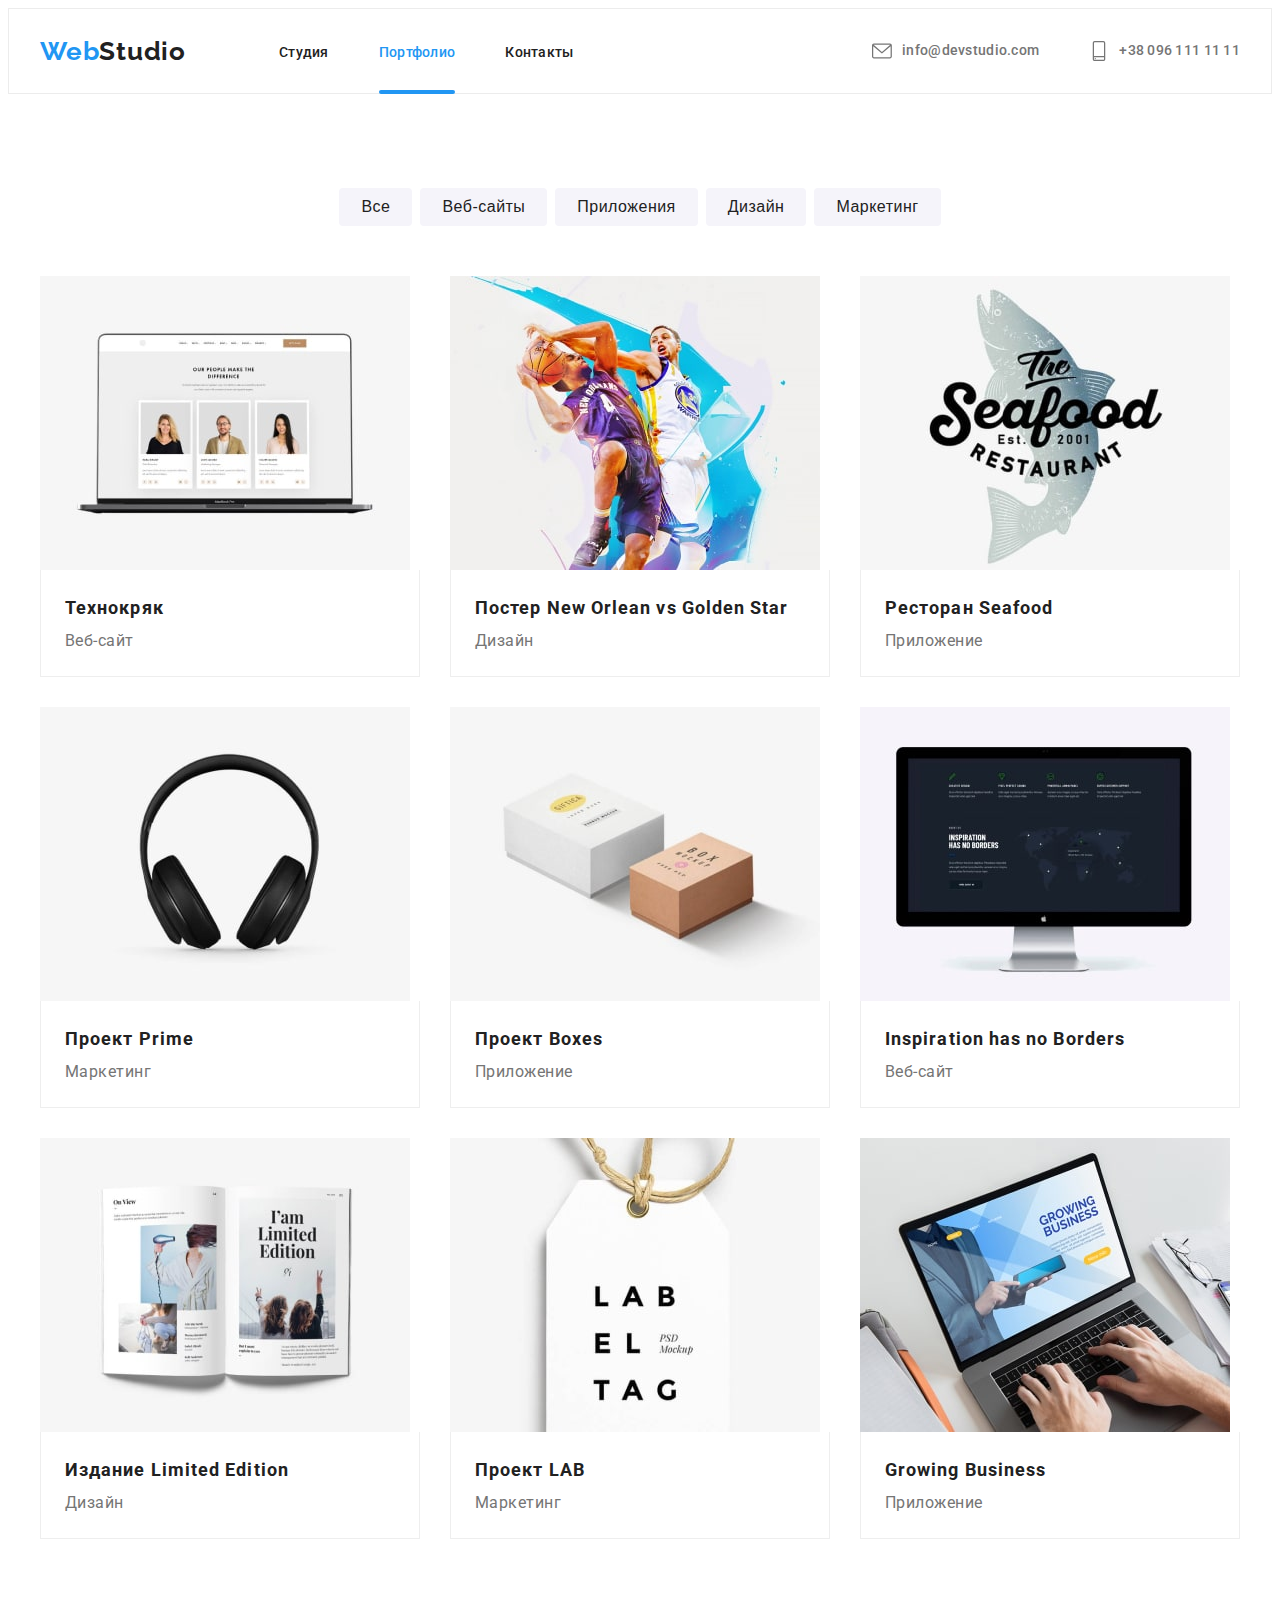
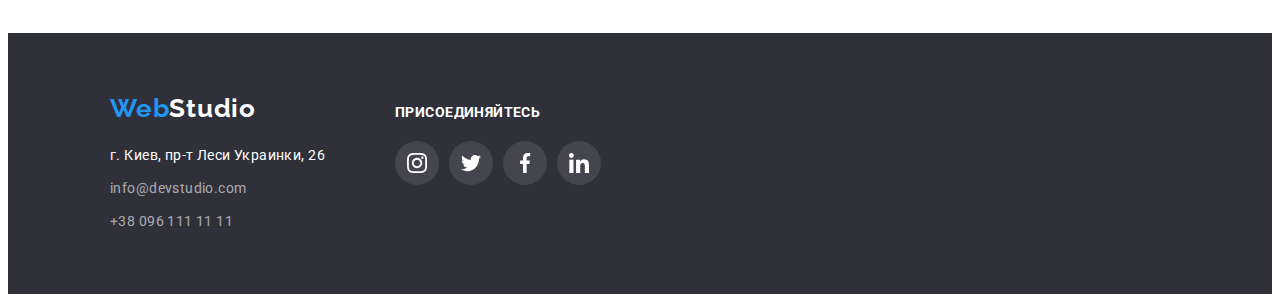
==== portfolio.html @ c9f001c7 "clon" ====
<!DOCTYPE html>
<html lang="ru">
  <head>
    <meta charset="UTF-8" />
    <meta http-equiv="X-UA-Compatible" content="IE=edge" />
    <meta name="viewport" content="width=device-width, initial-scale=1.0" />
    <title>Document</title>
    <link rel="preconnect" href="https://fonts.googleapis.com" />
    <link rel="preconnect" href="https://fonts.gstatic.com" crossorigin />
    <link
      href="https://fonts.googleapis.com/css2?family=Raleway:wght@700&family=Roboto:wght@400;500;700;900&display=swap"
      rel="stylesheet"
    />
    <link
      rel="stylesheet"
      href="https://cdnjs.cloudflare.com/ajax/libs/modern-normalize/1.1.0/modern-normalize.min.css"
      integrity="sha512-wpPYUAdjBVSE4KJnH1VR1HeZfpl1ub8YT/NKx4PuQ5NmX2tKuGu6U/JRp5y+Y8XG2tV+wKQpNHVUX03MfMFn9Q=="
      crossorigin="anonymous"
      referrerpolicy="no-referrer"
    />
    <link rel="stylesheet" href="./css/styles.css" />
  </head>
  <body>
    <header class="header">
      <div class="container header-container">
        <nav class="navigation">
          <a href="" class="logo"><span class="accent">Web</span>Studio</a>
          <ul class="header-list list">
            <li class="header-item">
              <a href="./index.html" class="header-link ">Студия</a>
            </li>
            <li class="header-item">
              <a href="./portfolio.html" class="header-link current">Портфолио</a>
            </li>
            <li class="header-item">
              <a href="" class="header-link">Контакты</a>
            </li>
          </ul>
        </nav>
        <ul class="header-list-connect list">
          <li class="header-item">
            <a href="mailto:info@devstudio.com" class="header-link-mail">
              <svg class="header-link-icon" width="20" height="20">
                <use href="./images/icons.svg#icon-envelope"></use>
              </svg>
              info@devstudio.com</a
            >
          </li>
          <li class="header-item">
            <a href="tel:+380961111111" class="header-link-tel">
              <svg class="header-link-icon" width="20" height="20">
                <use href="./images/icons.svg#icon-smartphone"></use>
              </svg>
              +38 096 111 11 11</a
            >
          </li>
        </ul>
      </div>
    </header>
    <main>
      <section class="prtf section">
        <div class="container">
          <ul class="prtf-list-btn list">
            <li class="prtf-item-btn">
              <button type="button" class="prtf-btn" style="cursor: pointer">
                Все
              </button>
            </li>
            <li class="prtf-item-btn">
              <button type="button" class="prtf-btn" style="cursor: pointer">
                Веб-сайты
              </button>
            </li>
            <li class="prtf-item-btn">
              <button type="button" class="prtf-btn" style="cursor: pointer">
                Приложения
              </button>
            </li>
            <li class="prtf-item-btn">
              <button type="button" class="prtf-btn" style="cursor: pointer">
                Дизайн
              </button>
            </li>
            <li class="prtf-item-btn">
              <button type="button" class="prtf-btn" style="cursor: pointer">
                Маркетинг
              </button>
            </li>
          </ul>

          <ul class="prtf-list list">
            <li class="prtf-item">
              <a href="" class="prtf-link-card">
                <div class="prtf-wrap">
                  <img
                    src="./images/tehnokryak.jpg"
                    alt="страница с сайтом"
                    width="370"
                    class="prtf-img"
                  />
                  <p class="prtf-top-text">
                    Технокряк это современная площадка распространения
                    коронавируса. Компании используют эту платформу для
                    цифрового шпионажа и атак на защищённые сервера конкурентов.
                  </p>
                </div>
                <div class="prtf-title-content">
                  <h4 class="prtf-title">Технокряк</h4>
                  <p class="prtf-text">Веб-сайт</p>
                </div>
              </a>
            </li>
            <li class="prtf-item">
              <a href="" class="prtf-link-card">
                <div class="prtf-wrap">
                  <img
                    src="./images/basket.jpg"
                    alt="баскетболисты"
                    width="370"
                    class="prtf-img"
                  />
                  <p class="prtf-top-text">
                    Технокряк это современная площадка распространения
                    коронавируса. Компании используют эту платформу для
                    цифрового шпионажа и атак на защищённые сервера конкурентов.
                  </p>
                </div>
                <div class="prtf-title-content">
                  <h4 class="prtf-title">Постер New Orlean vs Golden Star</h4>
                  <p class="prtf-text">Дизайн</p>
                </div>
              </a>
            </li>
            <li class="prtf-item">
              <a href="" class="prtf-link-card">
                <div class="prtf-wrap">
                  <img
                    src="./images/seafood.jpg"
                    alt="лого ресторана"
                    width="370"
                    class="prtf-img"
                  />
                  <p class="prtf-top-text">
                    Технокряк это современная площадка распространения
                    коронавируса. Компании используют эту платформу для
                    цифрового шпионажа и атак на защищённые сервера конкурентов.
                  </p>
                </div>
                <div class="prtf-title-content">
                  <h4 class="prtf-title">Ресторан Seafood</h4>
                  <p class="prtf-text">Приложение</p>
                </div>
              </a>
            </li>
            <li class="prtf-item">
              <a href="" class="prtf-link-card">
                <div class="prtf-wrap">
                  <img
                    src="./images/naushniki.jpg"
                    alt="наушники"
                    width="370"
                    class="prtf-img"
                  />
                  <p class="prtf-top-text">
                    Технокряк это современная площадка распространения
                    коронавируса. Компании используют эту платформу для
                    цифрового шпионажа и атак на защищённые сервера конкурентов.
                  </p>
                </div>
                <div class="prtf-title-content">
                  <h4 class="prtf-title">Проект Prime</h4>
                  <p class="prtf-text">Маркетинг</p>
                </div>
              </a>
            </li>
            <li class="prtf-item">
              <a href="" class="prtf-link-card">
                <div class="prtf-wrap">
                  <img
                    src="./images/boxes.jpg"
                    alt="две коробки"
                    width="370"
                    class="prtf-img"
                  />
                  <p class="prtf-top-text">
                    Технокряк это современная площадка распространения
                    коронавируса. Компании используют эту платформу для
                    цифрового шпионажа и атак на защищённые сервера конкурентов.
                  </p>
                </div>
                <div class="prtf-title-content">
                  <h4 class="prtf-title">Проект Boxes</h4>
                  <p class="prtf-text">Приложение</p>
                </div>
              </a>
            </li>
            <li class="prtf-item">
              <a href="" class="prtf-link-card">
                <div class="prtf-wrap">
                  <img
                    src="./images/comp.jpg"
                    alt="компьютер"
                    width="370"
                    class="prtf-img"
                  />
                  <p class="prtf-top-text">
                    Технокряк это современная площадка распространения
                    коронавируса. Компании используют эту платформу для
                    цифрового шпионажа и атак на защищённые сервера конкурентов.
                  </p>
                </div>
                <div class="prtf-title-content">
                  <h4 class="prtf-title">Inspiration has no Borders</h4>
                  <p class="prtf-text">Веб-сайт</p>
                </div>
              </a>
            </li>
            <li class="prtf-item">
              <a href="" class="prtf-link-card">
                <div class="prtf-wrap">
                  <img
                    src="./images/magazine.jpg"
                    alt="журнал"
                    width="370"
                    class="prtf-img"
                  />
                  <p class="prtf-top-text">
                    Технокряк это современная площадка распространения
                    коронавируса. Компании используют эту платформу для
                    цифрового шпионажа и атак на защищённые сервера конкурентов.
                  </p>
                </div>
                <div class="prtf-title-content">
                  <h4 class="prtf-title">Издание Limited Edition</h4>
                  <p class="prtf-text">Дизайн</p>
                </div>
              </a>
            </li>
            <li class="prtf-item">
              <a href="" class="prtf-link-card">
                <div class="prtf-wrap">
                  <img
                    src="./images/lab.jpg"
                    alt="лейбл"
                    width="370"
                    class="prtf-img"
                  />
                  <p class="prtf-top-text">
                    Технокряк это современная площадка распространения
                    коронавируса. Компании используют эту платформу для
                    цифрового шпионажа и атак на защищённые сервера конкурентов.
                  </p>
                </div>
                <div class="prtf-title-content">
                  <h4 class="prtf-title">Проект LAB</h4>
                  <p class="prtf-text">Маркетинг</p>
                </div>
              </a>
            </li>
            <li class="prtf-item">
              <a href="" class="prtf-link-card">
                <div class="prtf-wrap">
                  <img
                    src="./images/tablet.jpg"
                    alt="планшет"
                    width="370"
                    class="prtf-img"
                  />
                  <p class="prtf-top-text">
                    Технокряк это современная площадка распространения
                    коронавируса. Компании используют эту платформу для
                    цифрового шпионажа и атак на защищённые сервера конкурентов.
                  </p>
                </div>
                <div class="prtf-title-content">
                  <h4 class="prtf-title">Growing Business</h4>
                  <p class="prtf-text">Приложение</p>
                </div>
              </a>
            </li>
          </ul>
        </div>
      </section>
    </main>
    <footer class="footer">
      <div class="container footer-container">
        <div class="footer-contetn">
          <div class="footer-logo-content">
            <a href="" class="footer-logo"
              >Web<span class="footer-accent">Studio</span></a
            >
          </div>
          <address>
            <ul class="footer-list list">
              <li class="footer-item">
                <a
                  href="https://goo.gl/maps/QjUmSCMM7ue8ymKq8"
                  target="_blank"
                  rel="noopener noreferrer nofollow"
                  class="footer-link"
                  >г. Киев, пр-т Леси Украинки, 26</a
                >
              </li>
              <li class="footer-item">
                <a href="mailto:info@devstudio.com" class="footer-link-mail"
                  >info@devstudio.com</a
                >
              </li>
              <li class="footer-item">
                <a href="tel:+380961111111" class="footer-link-tel"
                  >+38 096 111 11 11</a
                >
              </li>
            </ul>
          </address>
        </div>
        <div class="footer-contetn">
          <h4 class="footer-text">присоединяйтесь</h4>
          <ul class="footer-social-list list">
            <li class="footer-social-item">
              <a href="" class="footer-social-link">
                <svg class="footer-social-icon" width="20" height="20">
                  <use href="./images/icons.svg#icon-instagram-2"></use>
                </svg>
              </a>
            </li>
            <li class="footer-social-item">
              <a href="" class="footer-social-link">
                <svg class="footer-social-icon" width="20" height="20">
                  <use href="./images/icons.svg#icon-twitter-1"></use>
                </svg>
              </a>
            </li>
            <li class="footer-social-item">
              <a href="" class="footer-social-link">
                <svg class="footer-social-icon" width="20" height="20">
                  <use href="./images/icons.svg#icon-facebook-1"></use>
                </svg>
              </a>
            </li>
            <li class="footer-social-item">
              <a href="" class="footer-social-link">
                <svg class="footer-social-icon" width="20" height="20">
                  <use href="./images/icons.svg#icon-linkedin-1"></use>
                </svg>
              </a>
            </li>
          </ul>
        </div>
      </div>
    </footer>
  </body>
</html>
---- css/styles.css ----
:root {
  --header-text-color: #757575;
  --background: #2f303a;
  --color-nav: #2196f3;
}
p,
h1,
h2,
h3,
h4,
h5,
h6 {
  margin: 0;
}
ul {
  margin: 0;
  padding: 0;
}
img {
  display: block;
  max-width: 100%;
  height: auto;
}
button {
  cursor: pointer;
}

body {
  font-family: "Raleway", sans-serif;
  font-family: "Roboto", sans-serif;
  color: #757575;
}
.list {
  list-style: none;
}
a {
  text-decoration: none;
}

.container {
  width: 1200px;
  padding-left: 15px;
  padding-right: 15px;
  margin: 0 auto;
}

.section {
  padding-top: 94px;
  padding-bottom: 94px;
}

.logo {
  font-family: Raleway;
  font-weight: bold;
  font-size: 26px;
  line-height: 1.19;
  letter-spacing: 0.03em;
  color: #212121;
  margin-right: 93px;
}
.accent {
  color: #2196f3;
}

.header {
  border: 1px solid #ececec;
}

.header-container {
  display: flex;
  align-items: center;
}

.navigation {
  display: flex;
  align-items: center;
}

.header-list {
  display: flex;
}

.header-list-connect {
  display: flex;
  margin-left: auto;
}

.header-item + .header-item {
  margin-left: 50px;
}

.header-link {
  font-weight: 500;
  font-size: 14px;
  line-height: 1.14;
  letter-spacing: 0.02em;
  color: #212121;
  padding: 32px 0;
  transition: color 250ms cubic-bezier(0.4, 0, 0.2, 1);
}
.header-link:hover,
.header-link:focus {
  color: var(--color-nav);
}

.current {
  position: relative;
}

.header-link.current::after {
  content: "";
  width: 100%;
  height: 4px;
  background: #2196f3;
  border-radius: 2px;
  position: absolute;
  left: 0;
  bottom: -2px;
}

.header-list .header-link.current {
  color: var(--color-nav);
}

.header-link-mail,
.header-link-tel {
  font-weight: 500;
  font-size: 14px;
  line-height: 1.14;
  letter-spacing: 0.02em;
  color: #757575;
  padding: 32px 0;
  display: flex;
  align-items: center;
  justify-content: center;
  transition: color 250ms cubic-bezier(0.4, 0, 0.2, 1);
}

.header-link-icon {
  fill: currentColor;
  margin-right: 10px;
}

.header-link-mail:hover,
.header-link-tel:hover,
.header-link-mail:focus,
.header-link-tel:focus {
  color: var(--color-nav);
}
/* main */

.hero {
  background: var(--background);
  background-image: linear-gradient(
      rgba(47, 48, 58, 0.4),
      rgba(47, 48, 58, 0.4)
    ),
    url(../images/hero-bg.jpg);
  background-repeat: no-repeat;
  background-position: center;

  flex-grow: 1;
  padding-top: 200px;
  padding-bottom: 200px;
}

.title {
  font-weight: 900;
  font-size: 44px;
  line-height: 1.36;
  text-align: center;
  letter-spacing: 0.06em;
  text-transform: uppercase;
  color: #ffffff;
  margin-bottom: 30px;
}
.btn {
  background: #2196f3;
  box-shadow: 0px 4px 4px rgba(0, 0, 0, 0.15);
  border-radius: 4px;
  border: none;
  font-weight: bold;
  font-size: 16px;
  line-height: 1.87;
  display: flex;
  justify-content: center;
  align-items: center;
  letter-spacing: 0.06em;
  color: #ffffff;
  min-width: 200px;
  height: 50px;
}

.btn-content {
  display: flex;
  justify-content: center;
}

/* ---------INFO------------ */

.info-icon-content {
  width: 270px;
  height: 120px;
  left: 815px;
  top: 774px;
  background: #f5f4fa;
  border-radius: 4px;
  margin-bottom: 30px;
  display: flex;
  justify-content: center;
  align-items: center;
}

.info-icon-item + .info-icon-item {
  margin-left: 30px;
}

.info-list {
  display: flex;
  justify-content: space-between;
}

.info-item + .info-item {
  margin-left: 30px;
}

.info-name {
  font-weight: bold;
  font-size: 14px;
  line-height: 1.14;
  letter-spacing: 0.03em;
  text-transform: uppercase;
  color: #212121;
  margin-bottom: 10px;
}

.info-text {
  width: 270px;
  height: 75px;
  font-size: 14px;
  line-height: 1.71;
  letter-spacing: 0.03em;
  color: var(--header-text-color);
}

.action {
  padding-bottom: 94px;
}

.action-title {
  font-weight: bold;
  font-size: 36px;
  line-height: 1.16;
  text-align: center;
  letter-spacing: 0.03em;
  color: #212121;
  margin-bottom: 50px;
}

.action-list {
  display: flex;
}

.action-item + .action-item {
  margin-left: 30px;
}

.action-item {
  position: relative;
}

.action-label {
  display: flex;
  justify-content: center;
  align-items: center;
  font-weight: bold;
  font-size: 14px;
  line-height: 16px;

  letter-spacing: 0.03em;
  text-transform: uppercase;

  color: #ffffff;

  position: absolute;
  width: 370px;
  height: 70px;
  left: 0;
  bottom: 0;
  background: rgba(47, 48, 58, 0.8);
}

/*----------------Наша команда------------------*/
.team {
  background: #f5f4fa;
}
.team-title {
  font-weight: bold;
  font-size: 36px;
  line-height: 1.16;
  text-align: center;
  letter-spacing: 0.03em;
  color: #212121;
  margin-bottom: 50px;
}

.team-list {
  display: flex;
}

.team-item {
  background: #ffffff;
  box-shadow: 0px 1px 3px rgba(0, 0, 0, 0.12), 0px 1px 1px rgba(0, 0, 0, 0.14),
    0px 2px 1px rgba(0, 0, 0, 0.2);
  border-radius: 0px 0px 4px 4px;
}

.team-item + .team-item {
  margin-left: 30px;
}

.team-name-content {
  padding-top: 30px;
  padding-bottom: 30px;
}
.team-name {
  font-weight: 500;
  font-size: 16px;
  line-height: 1.18;
  text-align: center;
  letter-spacing: 0.03em;
  color: #212121;
  margin-bottom: 10px;
}
.team-position {
  font-size: 16px;
  line-height: 1.18;
  text-align: center;
  letter-spacing: 0.03em;
  color: var(--header-text-color);
  margin-bottom: 16px;
}

.team-social-list {
  display: flex;
  justify-content: center;
}

.team-social-link {
  width: 44px;
  height: 44px;
  border-radius: 50px;
  display: flex;
  align-items: center;
  justify-content: center;
  color: #afb1b8;
  transition: color 250ms cubic-bezier(0.4, 0, 0.2, 1),
    background-color 250ms cubic-bezier(0.4, 0, 0.2, 1);
}

.team-social-icon {
  fill: currentColor;
}

.team-social-link:hover,
.team-social-link:focus {
  background-color: #2196f3;
  color: #ffffff;
}

.team-social-item + .team-social-item {
  margin-left: 10px;
}

/* ----------------- clients-------------- */

.clients-title {
  font-weight: bold;
  font-size: 36px;
  line-height: 1.16;
  text-align: center;
  letter-spacing: 0.03em;
  color: #212121;
  margin-bottom: 50px;
}

.clients-list {
  display: flex;
}

.clients-item {
  width: 170px;
  height: 92px;
}

.clients-item + .clients-item {
  margin-left: 30px;
}

.clients-link {
  display: flex;
  align-items: center;
  justify-content: center;
  color: #afb1b8;
  border: 1px solid #afb1b8;
  border-radius: 4px;
  width: 100%;
  height: 100%;
  transition: color 250ms cubic-bezier(0.4, 0, 0.2, 1),
    border-color 250ms cubic-bezier(0.4, 0, 0.2, 1);
}

.clients-logo {
  fill: currentColor;
}

.clients-link:hover,
.clients-link:focus {
  color: #2196f3;
  border-color: #2196f3;
}

/*-------------FOOTER---------------*/
.footer {
  background: var(--background);
  padding-top: 60px;
  padding-bottom: 60px;
}

.footer-container {
  display: flex;
  align-items: baseline;
}

.footer-logo-content {
  margin-bottom: 20px;
}
.footer-logo {
  font-family: Raleway;
  font-weight: bold;
  font-size: 26px;
  line-height: 1.19;
  letter-spacing: 0.03em;
  color: #2196f3;
}

.footer-accent {
  color: #ffffff;
}

.footer-item:nth-child(-n + 2) {
  margin-bottom: 9px;
}

.footer-link {
  font-style: normal;
  font-weight: normal;
  font-size: 14px;
  line-height: 1.71;
  letter-spacing: 0.03em;
  color: #ffffff;
  transition: color 250ms cubic-bezier(0.4, 0, 0.2, 1);
}
.footer-link-mail,
.footer-link-tel {
  font-style: normal;
  font-weight: normal;
  font-size: 14px;
  line-height: 1.71;
  letter-spacing: 0.03em;
  color: rgba(255, 255, 255, 0.6);
  margin-top: 9px;
  transition: color 250ms cubic-bezier(0.4, 0, 0.2, 1);
}
.footer-link-mail:hover,
.footer-link-tel:hover,
.footer-link:hover,
.footer-link-mail:focus,
.footer-link-tel:focus,
.footer-link:focus {
  color: var(--color-nav);
}

.footer-social-list {
  display: flex;
}

.footer-contetn {
  display: flex;
  flex-direction: column;
  margin-left: 70px;
}

.footer-text {
  font-size: 14px;
  line-height: 1.14;
  letter-spacing: 0.03em;
  text-transform: uppercase;
  color: #ffffff;
  margin-bottom: 20px;
}

.footer-social-link {
  width: 44px;
  height: 44px;
  border-radius: 50px;
  display: flex;
  align-items: center;
  justify-content: center;
  background-color: rgba(255, 255, 255, 0.1);
  color: #ffffff;
  transition: color 250ms cubic-bezier(0.4, 0, 0.2, 1),
    background-color 250ms cubic-bezier(0.4, 0, 0.2, 1);
}

.footer-social-icon {
  fill: currentColor;
}

.footer-social-link:hover,
.footer-social-link:focus {
  background-color: #2196f3;
  color: #ffffff;
}

.footer-social-item + .footer-social-item {
  margin-left: 10px;
}
/*------------------------- Портфолио------------------------------- */
.prtf-list-btn {
  display: flex;
  justify-content: center;
  margin-bottom: 50px;
}

.prtf-item-btn + .prtf-item-btn {
  margin-left: 8px;
}

.prtf-btn {
  background: #f5f4fa;
  border-radius: 4px;
  border: none;
  font-weight: 500;
  font-size: 16px;
  line-height: 1.62;
  text-align: center;
  letter-spacing: 0.03em;
  color: #212121;
  padding: 6px 22px;
  transition: color 250ms cubic-bezier(0.4, 0, 0.2, 1),
    background 250ms cubic-bezier(0.4, 0, 0.2, 1),
    box-shadow 250ms cubic-bezier(0.4, 0, 0.2, 1);
}

.prtf-btn:hover,
.prtf-btn:focus {
  background: #2196f3;
  color: #ffffff;
  border: none;
  box-shadow: 0px 3px 1px rgba(0, 0, 0, 0.1), 0px 1px 2px rgba(0, 0, 0, 0.08),
    0px 2px 2px rgba(0, 0, 0, 0.12);
}

.prtf-list {
  display: flex;
  flex-wrap: wrap;
  margin-left: -30px;
}

.prtf-item {
  width: calc(100% / 3 - 30px);
  margin-left: 30px;
}

.prtf-item:nth-child(-n + 6) {
  margin-bottom: 30px;
}

.prtf-link-card:hover .prtf-top-text,
.prtf-link-card:focus .prtf-top-text {
  transform: translateY(0);
}

.prtf-link-card {
  display: block;
  position: relative;
  transition: box-shadow 250ms cubic-bezier(0.4, 0, 0.2, 1);
}

.prtf-wrap {
  position: relative;
  overflow: hidden;
}

.prtf-top-text {
  position: absolute;
  top: 0;
  left: 0;
  font-weight: normal;
  font-size: 18px;
  line-height: 28px;

  letter-spacing: 0.03em;
  padding: 30px;

  color: #ffffff;
  background: rgba(33, 150, 243, 0.9);
  height: 100%;
  width: 100%;
  transform: translateY(101%);
  transition: transform 250ms cubic-bezier(0.4, 0, 0.2, 1);
}

.prtf-link-card:hover,
.prtf-link-card:focus {
  background: #ffffff;
  box-sizing: border-box;
  box-shadow: 0px 1px 1px rgba(0, 0, 0, 0.12), 0px 4px 4px rgba(0, 0, 0, 0.06),
    1px 4px 6px rgba(0, 0, 0, 0.16);
}

.prtf-title-content {
  padding: 20px 24px;
  background: #ffffff;
  border-right: 1px solid #eeeeee;
  border-bottom: 1px solid #eeeeee;
  border-left: 1px solid #eeeeee;
}

.prtf-title {
  font-weight: bold;
  font-size: 18px;
  line-height: 2;
  letter-spacing: 0.06em;
  color: #212121;
}
.prtf-text {
  font-size: 16px;
  line-height: 30px;
  letter-spacing: 0.03em;
  color: #757575;
}

/* ----------------backdrop--------------- */

.backdrop {
  position: fixed;
  width: 100vw;
  height: 100%;
  left: 0px;
  top: 0px;

  background: rgba(0, 0, 0, 0.2);
  transition: opacity 250ms, visibility 250ms;
}

.modal {
  position: absolute;
  width: 528px;
  min-height: 581px;
  background: #ffffff;
  box-shadow: 0px 1px 3px rgba(0, 0, 0, 0.12), 0px 1px 1px rgba(0, 0, 0, 0.14),
    0px 2px 1px rgba(0, 0, 0, 0.2);
  border-radius: 4px;
  left: 50%;
  top: 50%;
  transform: translate(-50%, -50%);
}

.modal-close-btn {
  width: 30px;
  height: 30px;
  background: #ffffff;
  border: 1px solid rgba(0, 0, 0, 0.1);
  box-sizing: border-box;
  border-radius: 50%;
  position: absolute;
  top: 8px;
  right: 8px;
}

.is-hidden {
  opacity: 0;
  pointer-events: none;
  visibility: hidden;
}
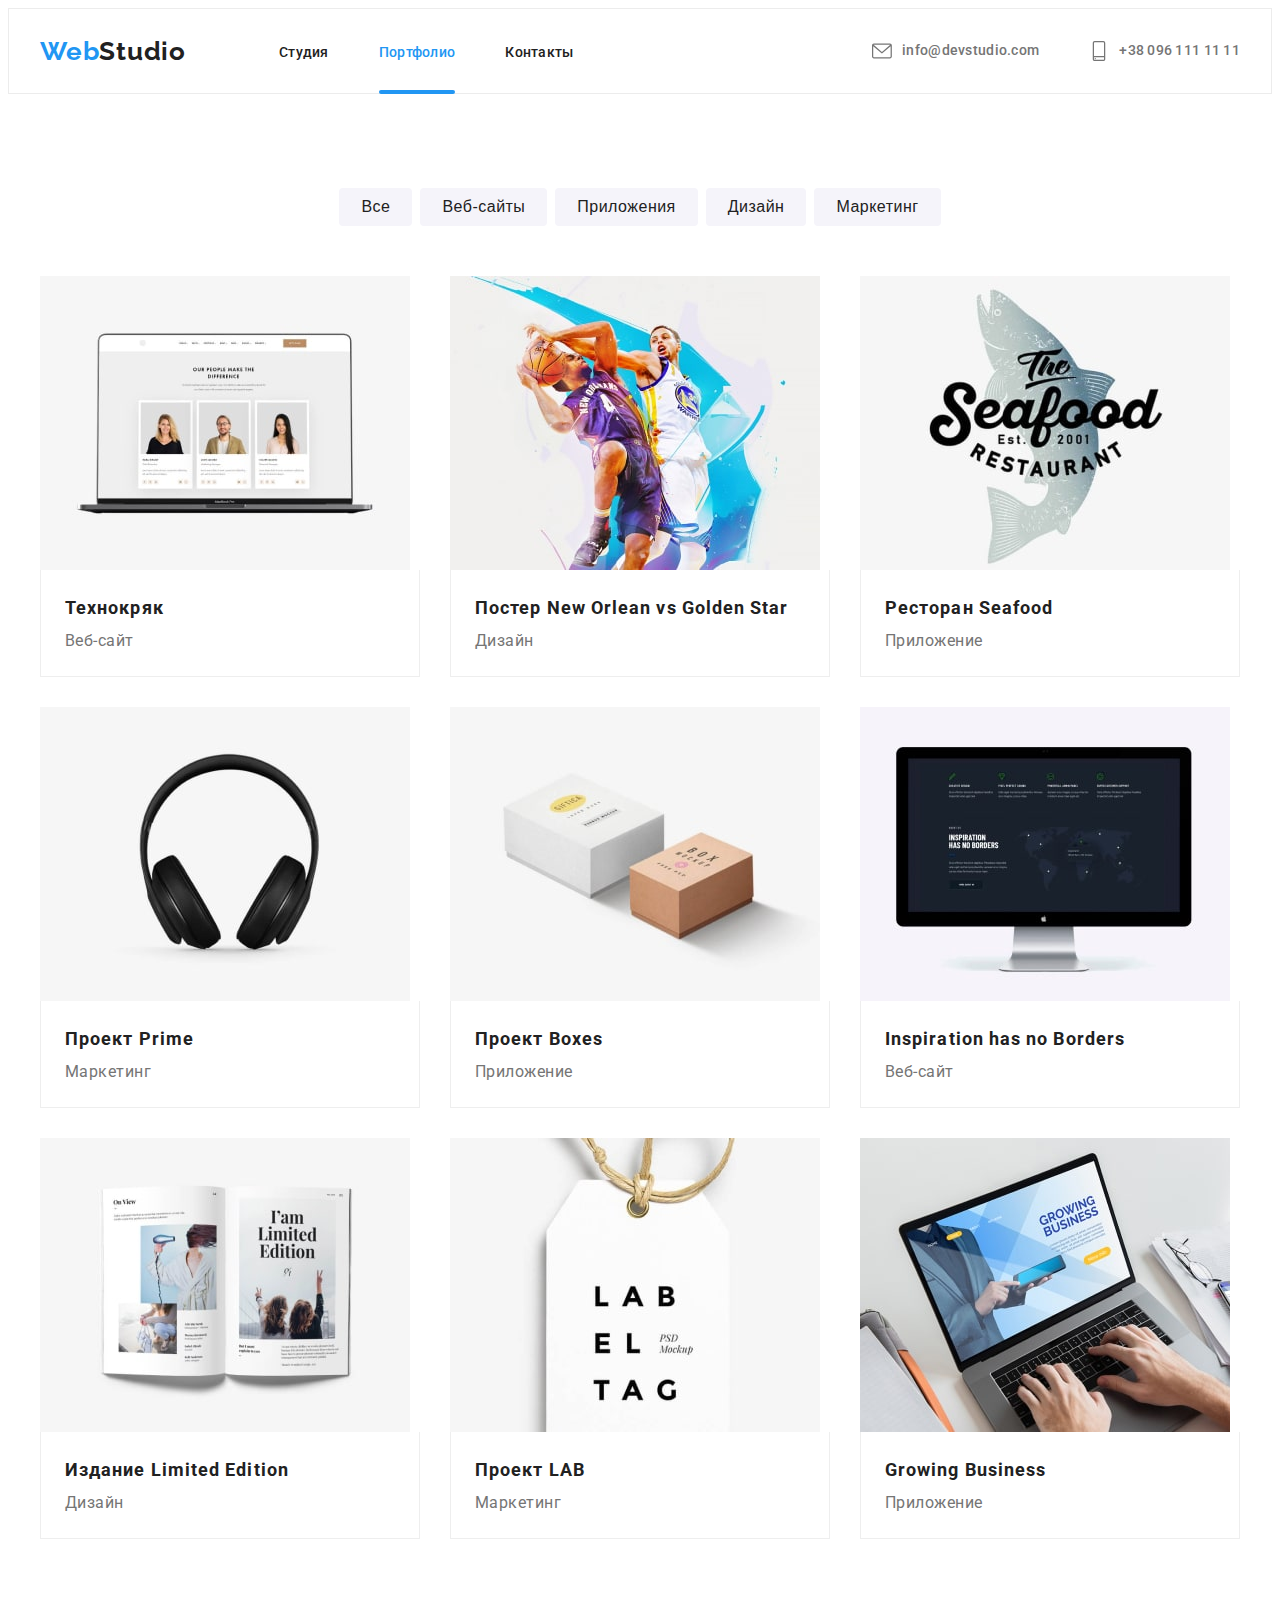
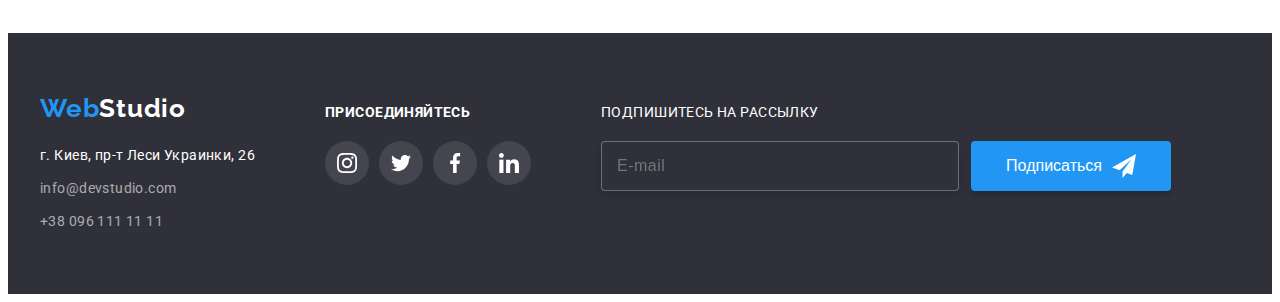
==== commit 1389b1c4: "footer finish" ====
--- a/portfolio.html
+++ b/portfolio.html
@@ -284,7 +284,7 @@
     </main>
     <footer class="footer">
       <div class="container footer-container">
-        <div class="footer-contetn">
+        <div class="footer-content">
           <div class="footer-logo-content">
             <a href="" class="footer-logo"
               >Web<span class="footer-accent">Studio</span></a
@@ -314,7 +314,7 @@
             </ul>
           </address>
         </div>
-        <div class="footer-contetn">
+        <div class="footer-content">
           <h4 class="footer-text">присоединяйтесь</h4>
           <ul class="footer-social-list list">
             <li class="footer-social-item">
@@ -346,7 +346,18 @@
               </a>
             </li>
           </ul>
-        </div>
+        </div> 
+        <form class="footer-content email-input">
+          <div class="footer-form">
+            <div class="footer-text">Подпишитесь на рассылку</div>
+            <input type="email" name="user-mail" class="footer-modal-input" placeholder="E-mail" required>
+          </div>
+          <button type="submit" class="footer-btn">Подписаться
+            <svg class="footer-form-svg" width="24" height="24">
+              <use href="./images/icons.svg#icon-send"></use>
+            </svg>
+          </button>
+        </form>
       </div>
     </footer>
   </body>
--- a/css/styles.css
+++ b/css/styles.css
@@ -485,9 +485,12 @@
   display: flex;
 }
 
-.footer-contetn {
+.footer-content {
   display: flex;
   flex-direction: column;
+}
+
+.footer-content + .footer-content {
   margin-left: 70px;
 }
 
@@ -524,6 +527,49 @@
 }
 
 .footer-social-item + .footer-social-item {
+  margin-left: 10px;
+}
+
+.email-input {
+  display: flex;
+  flex-direction: row;
+  align-items: flex-end;
+}
+
+.footer-modal-input {
+  width: 358px;
+  height: 50px;
+  font-size: 16px;
+  line-height: 1.25;
+  letter-spacing: 0.03em;
+  color: rgba(255, 255, 255, 0.6);
+  border: 1px solid rgba(255, 255, 255, 0.3);
+  box-sizing: border-box;
+  filter: drop-shadow(0px 4px 4px rgba(0, 0, 0, 0.15));
+  border-radius: 4px;
+  background: #2f303a;
+  outline: none;
+  padding-left: 15px;
+}
+
+.footer-btn {
+  width: 200px;
+  height: 50px;
+  font-size: 16px;
+  line-height: 1.87;
+  color: #ffffff;
+  background: #2196f3;
+  box-shadow: 0px 4px 4px rgba(0, 0, 0, 0.15);
+  border-radius: 4px;
+  margin-left: 12px;
+  outline: none;
+  border: none;
+  display: flex;
+  align-items: center;
+  justify-content: center;
+}
+
+.footer-form-svg {
   margin-left: 10px;
 }
 /*------------------------- Портфолио------------------------------- */
@@ -642,7 +688,7 @@
   color: #757575;
 }
 
-/* ----------------backdrop--------------- */
+/* ----------------MODAL--------------- */
 
 .backdrop {
   position: fixed;
@@ -666,6 +712,7 @@
   left: 50%;
   top: 50%;
   transform: translate(-50%, -50%);
+  padding: 40px;
 }
 
 .modal-close-btn {
@@ -680,8 +727,110 @@
   right: 8px;
 }
 
+/* .btn-icon {
+  color: #000000;
+} */
+
+/* .modal-close-btn:hover .btn-icon {
+  color: #2196f3;
+} */
+
 .is-hidden {
   opacity: 0;
   pointer-events: none;
   visibility: hidden;
 }
+
+.modal-title {
+  font-weight: bold;
+  font-size: 20px;
+  line-height: 1.15;
+  text-align: center;
+  letter-spacing: 0.03em;
+  color: #212121;
+  margin-bottom: 30px;
+}
+
+.form-field {
+  margin-bottom: 10px;
+}
+
+.modal-input {
+  width: 100%;
+  height: 40px;
+  border: 1px solid rgba(33, 33, 33, 0.2);
+  box-sizing: border-box;
+  border-radius: 4px;
+  padding-left: 15px;
+  outline: none;
+  transition: border 1000ms cubic-bezier(0.4, 0, 0.2, 1);
+}
+
+.modal-input:hover {
+  border: 1px solid #2196f3;
+}
+
+.modal-input:hover + .modal-icon {
+  fill: #2196f3;
+}
+
+.modal-input-wrap {
+  position: relative;
+}
+
+.modal-icon {
+  position: absolute;
+  left: 15px;
+  top: 50%;
+  transform: translateY(-50%);
+}
+/* можно задавать стиль там где присутствуетrequired  */
+/* required - обязывает заполнение поля */
+/* .modal-input:required {
+
+} */
+
+.modal-label {
+  font-size: 12px;
+  line-height: 0.85;
+  letter-spacing: 0.01em;
+  color: #757575;
+  margin-bottom: 4px;
+  display: block;
+}
+
+.modal-text {
+  width: 100%;
+  height: 120px;
+  border: 1px solid rgba(33, 33, 33, 0.2);
+  box-sizing: border-box;
+  border-radius: 4px;
+  padding: 12px 16px;
+  outline: none;
+  resize: none;
+}
+
+.modal-check-text {
+  font-size: 14px;
+  line-height: 1.71;
+  letter-spacing: 0.03em;
+  color: #757575;
+}
+
+.modal-btn {
+  width: 200px;
+  height: 50px;
+  background: #2196f3;
+  box-shadow: 0px 4px 4px rgba(0, 0, 0, 0.15);
+  border-radius: 4px;
+  border: none;
+  font-size: 16px;
+  line-height: 1.87;
+  letter-spacing: 0.06em;
+  color: #ffffff;
+  transition: background 250ms cubic-bezier(0.4, 0, 0.2, 1);
+}
+
+.modal-btn:hover {
+  background: #188ce8;
+}
